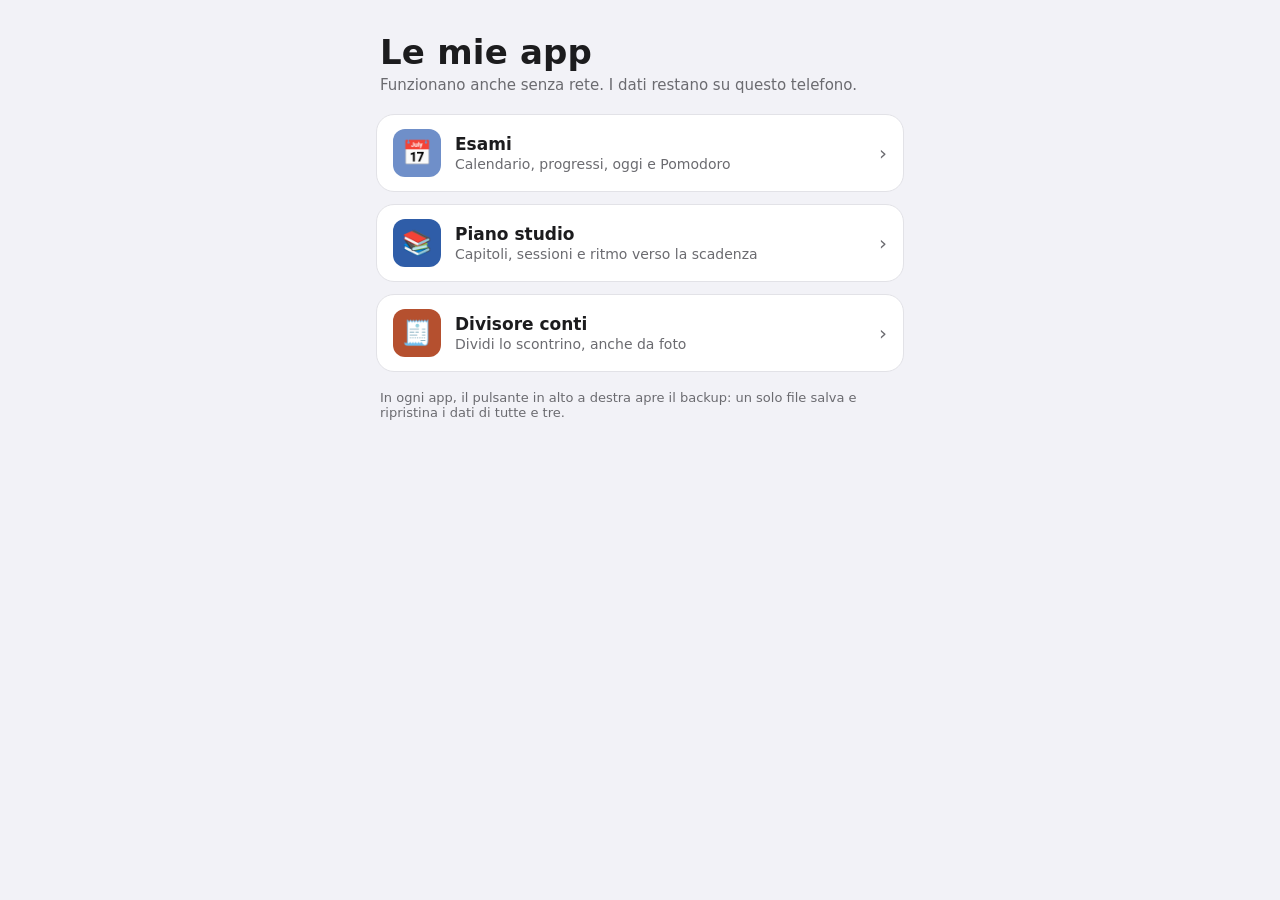
==== home/index.html @ 3d08b2e1 "Backup condiviso, Conti nel repository, correzioni offline e ritmo di studio - backup.js: salva/ripr" ====
<!doctype html>
<html lang="it">
<head>
<meta charset="utf-8">
<meta name="viewport" content="width=device-width, initial-scale=1, viewport-fit=cover">
<title>Le mie app</title>
<meta name="theme-color" content="#f2f2f7" media="(prefers-color-scheme: light)">
<meta name="theme-color" content="#000000" media="(prefers-color-scheme: dark)">
<meta name="color-scheme" content="light dark">
<meta name="apple-mobile-web-app-capable" content="yes">
<meta name="mobile-web-app-capable" content="yes">
<meta name="apple-mobile-web-app-status-bar-style" content="default">
<meta name="apple-mobile-web-app-title" content="Le mie app">
<link rel="apple-touch-icon" href="../icon-180.png">
<link rel="icon" href="../icon-192.png">
<style>
:root{--bg:#f2f2f7;--card:#fff;--tx:#1c1c1e;--sub:#6b6b70;--sep:#e2e2e7}
@media (prefers-color-scheme:dark){:root{--bg:#000;--card:#1c1c1e;--tx:#f2f2f7;--sub:#9a9aa1;--sep:#38383a}}
*{box-sizing:border-box;-webkit-tap-highlight-color:transparent}
html,body{margin:0;background:var(--bg);color:var(--tx);font-family:-apple-system,BlinkMacSystemFont,"SF Pro Text",system-ui,sans-serif;-webkit-text-size-adjust:100%}
main{max-width:560px;margin:0 auto;padding:calc(24px + env(safe-area-inset-top)) 16px calc(32px + env(safe-area-inset-bottom))}
h1{font-size:34px;margin:8px 4px 4px;letter-spacing:.2px}
.sub{margin:0 4px 20px;color:var(--sub);font-size:15px}
a.card{display:flex;align-items:center;gap:14px;background:var(--card);border:1px solid var(--sep);border-radius:18px;padding:14px 16px;margin-bottom:12px;color:inherit;text-decoration:none}
a.card:active{opacity:.7}
.ic{flex:none;width:48px;height:48px;border-radius:12px;display:flex;align-items:center;justify-content:center;color:#fff;font-size:24px}
.t{font-size:17px;font-weight:600}
.d{font-size:14px;color:var(--sub);margin-top:2px}
.chev{margin-left:auto;color:var(--sub);font-size:20px}
.note{margin:18px 4px 0;font-size:13px;color:var(--sub)}
</style>
</head>
<body>
<main>
  <h1>Le mie app</h1>
  <p class="sub">Funzionano anche senza rete. I dati restano su questo telefono.</p>
  <a class="card" href="../">
    <div class="ic" style="background:#6f8fc9">📅</div>
    <div><div class="t">Esami</div><div class="d">Calendario, progressi, oggi e Pomodoro</div></div><div class="chev">›</div>
  </a>
  <a class="card" href="../piano-studio.html">
    <div class="ic" style="background:#2f5da8">📚</div>
    <div><div class="t">Piano studio</div><div class="d">Capitoli, sessioni e ritmo verso la scadenza</div></div><div class="chev">›</div>
  </a>
  <a class="card" href="../conti/">
    <div class="ic" style="background:#b5502f">🧾</div>
    <div><div class="t">Divisore conti</div><div class="d">Dividi lo scontrino, anche da foto</div></div><div class="chev">›</div>
  </a>
  <p class="note">In ogni app, il pulsante in alto a destra apre il backup: un solo file salva e ripristina i dati di tutte e tre.</p>
</main>
<script>
if ("serviceWorker" in navigator && /^https?:$/.test(location.protocol)) {
  window.addEventListener("load", function () {
    navigator.serviceWorker.register("../sw.js").catch(function () {});
  });
}
</script>
</body>
</html>
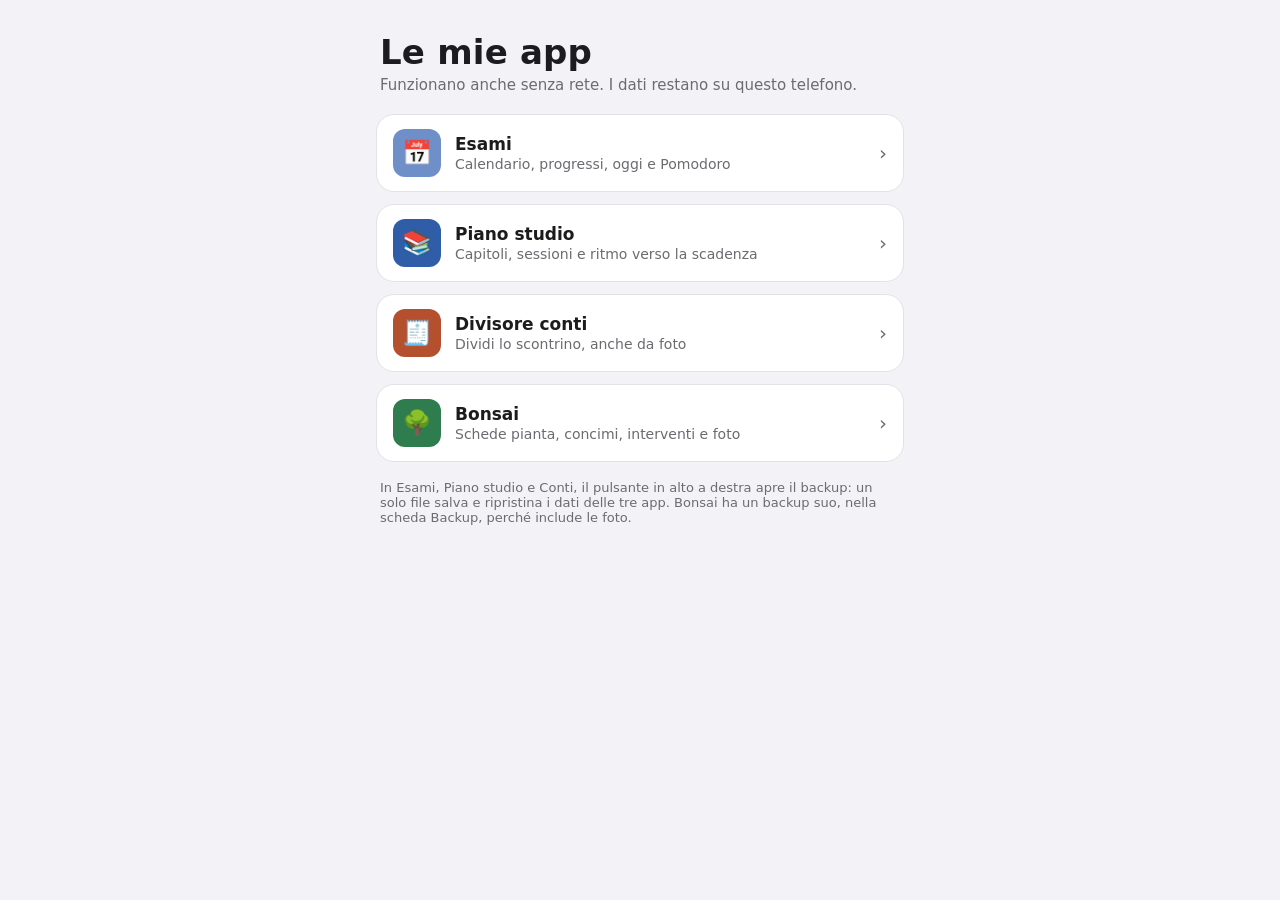
==== commit 9b45e55d: "Aggiunge l'app Bonsai (schede pianta, concimi, interventi, foto, backup) - bonsai.html con manifest " ====
--- a/home/index.html
+++ b/home/index.html
@@ -46,7 +46,11 @@
     <div class="ic" style="background:#b5502f">🧾</div>
     <div><div class="t">Divisore conti</div><div class="d">Dividi lo scontrino, anche da foto</div></div><div class="chev">›</div>
   </a>
-  <p class="note">In ogni app, il pulsante in alto a destra apre il backup: un solo file salva e ripristina i dati di tutte e tre.</p>
+  <a class="card" href="../bonsai.html">
+    <div class="ic" style="background:#2f7d4f">🌳</div>
+    <div><div class="t">Bonsai</div><div class="d">Schede pianta, concimi, interventi e foto</div></div><div class="chev">›</div>
+  </a>
+  <p class="note">In Esami, Piano studio e Conti, il pulsante in alto a destra apre il backup: un solo file salva e ripristina i dati delle tre app. Bonsai ha un backup suo, nella scheda Backup, perché include le foto.</p>
 </main>
 <script>
 if ("serviceWorker" in navigator && /^https?:$/.test(location.protocol)) {
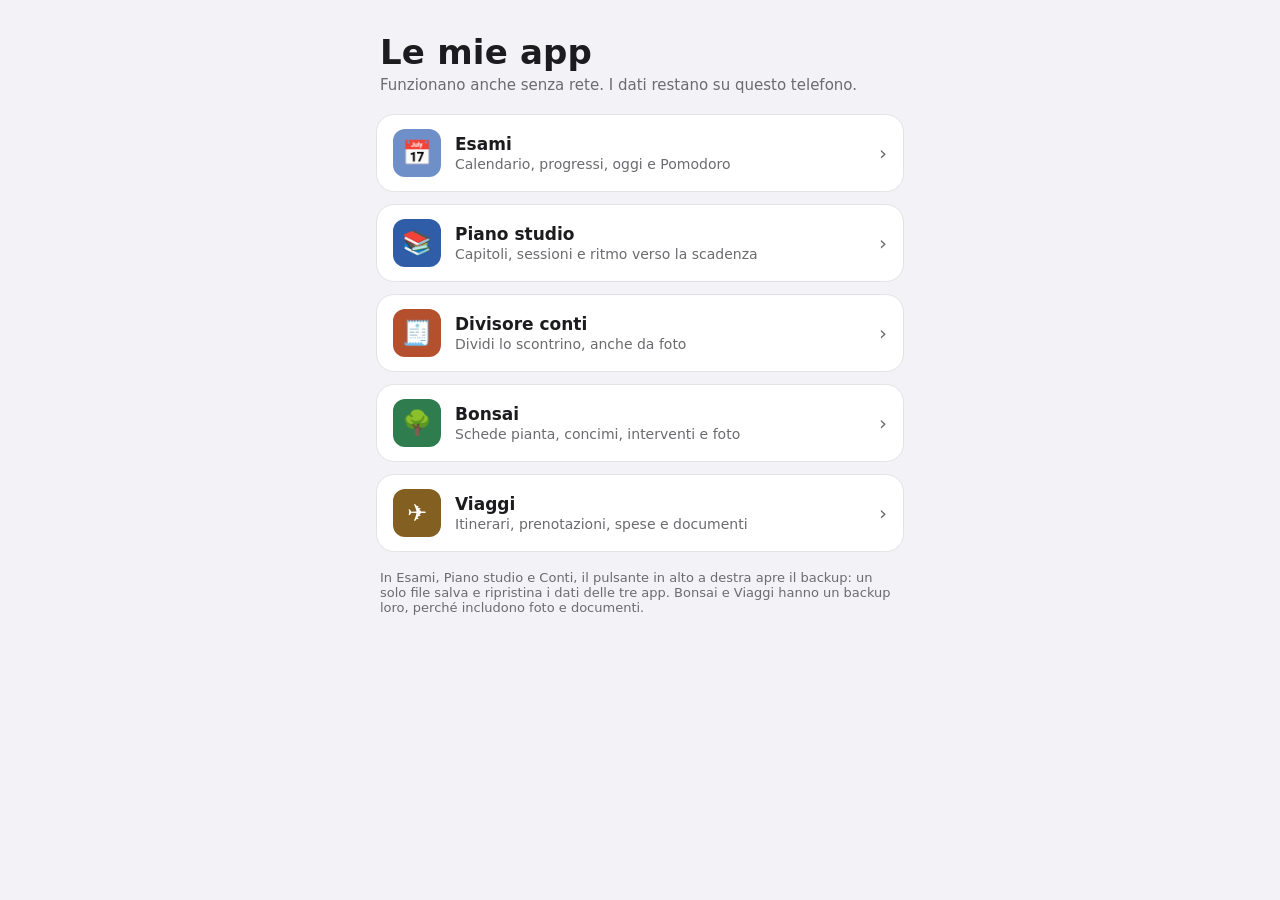
==== commit 3c7cab5d: "Aggiunge l'app Viaggi (cartella viaggi/) e la scheda nella home Co-Authored-By: Claude Sonnet 5.5 <n" ====
--- a/home/index.html
+++ b/home/index.html
@@ -50,7 +50,11 @@
     <div class="ic" style="background:#2f7d4f">🌳</div>
     <div><div class="t">Bonsai</div><div class="d">Schede pianta, concimi, interventi e foto</div></div><div class="chev">›</div>
   </a>
-  <p class="note">In Esami, Piano studio e Conti, il pulsante in alto a destra apre il backup: un solo file salva e ripristina i dati delle tre app. Bonsai ha un backup suo, nella scheda Backup, perché include le foto.</p>
+  <a class="card" href="../viaggi/">
+    <div class="ic" style="background:#835f21">✈️</div>
+    <div><div class="t">Viaggi</div><div class="d">Itinerari, prenotazioni, spese e documenti</div></div><div class="chev">›</div>
+  </a>
+  <p class="note">In Esami, Piano studio e Conti, il pulsante in alto a destra apre il backup: un solo file salva e ripristina i dati delle tre app. Bonsai e Viaggi hanno un backup loro, perché includono foto e documenti.</p>
 </main>
 <script>
 if ("serviceWorker" in navigator && /^https?:$/.test(location.protocol)) {
